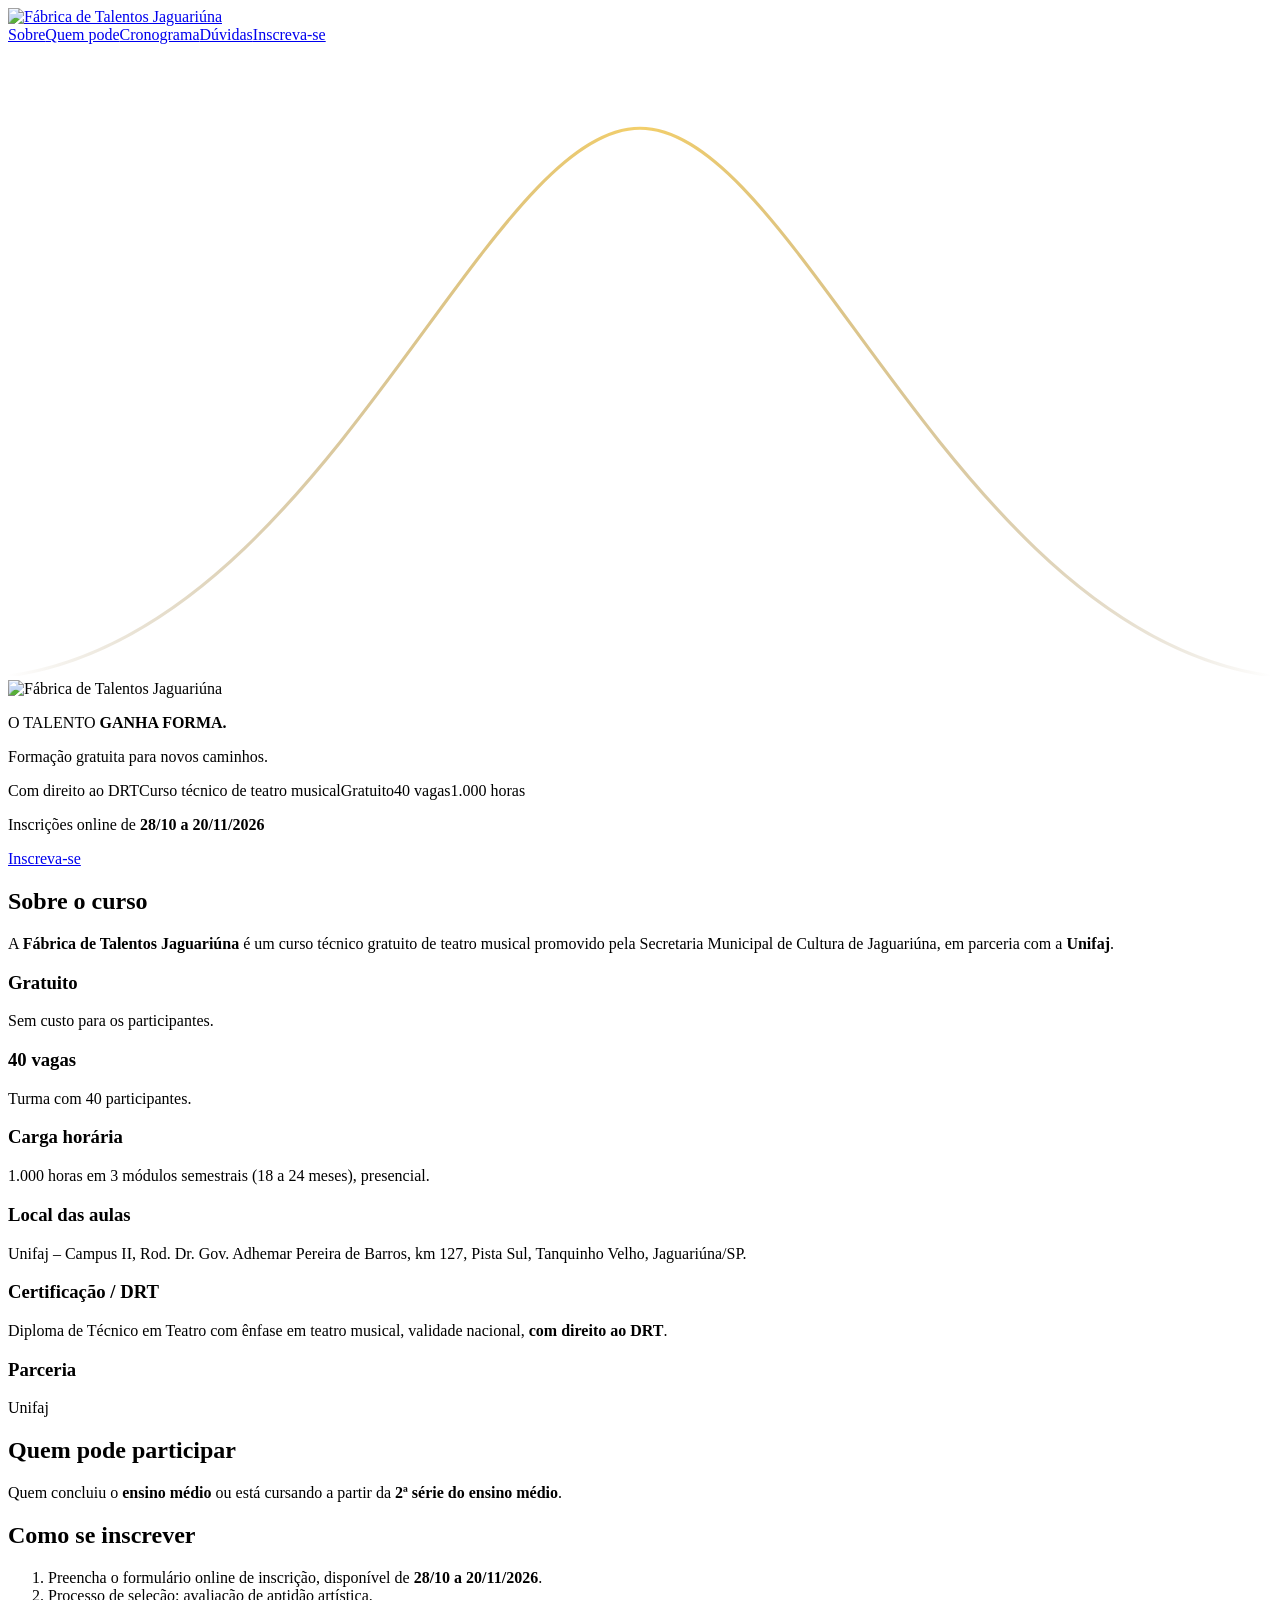
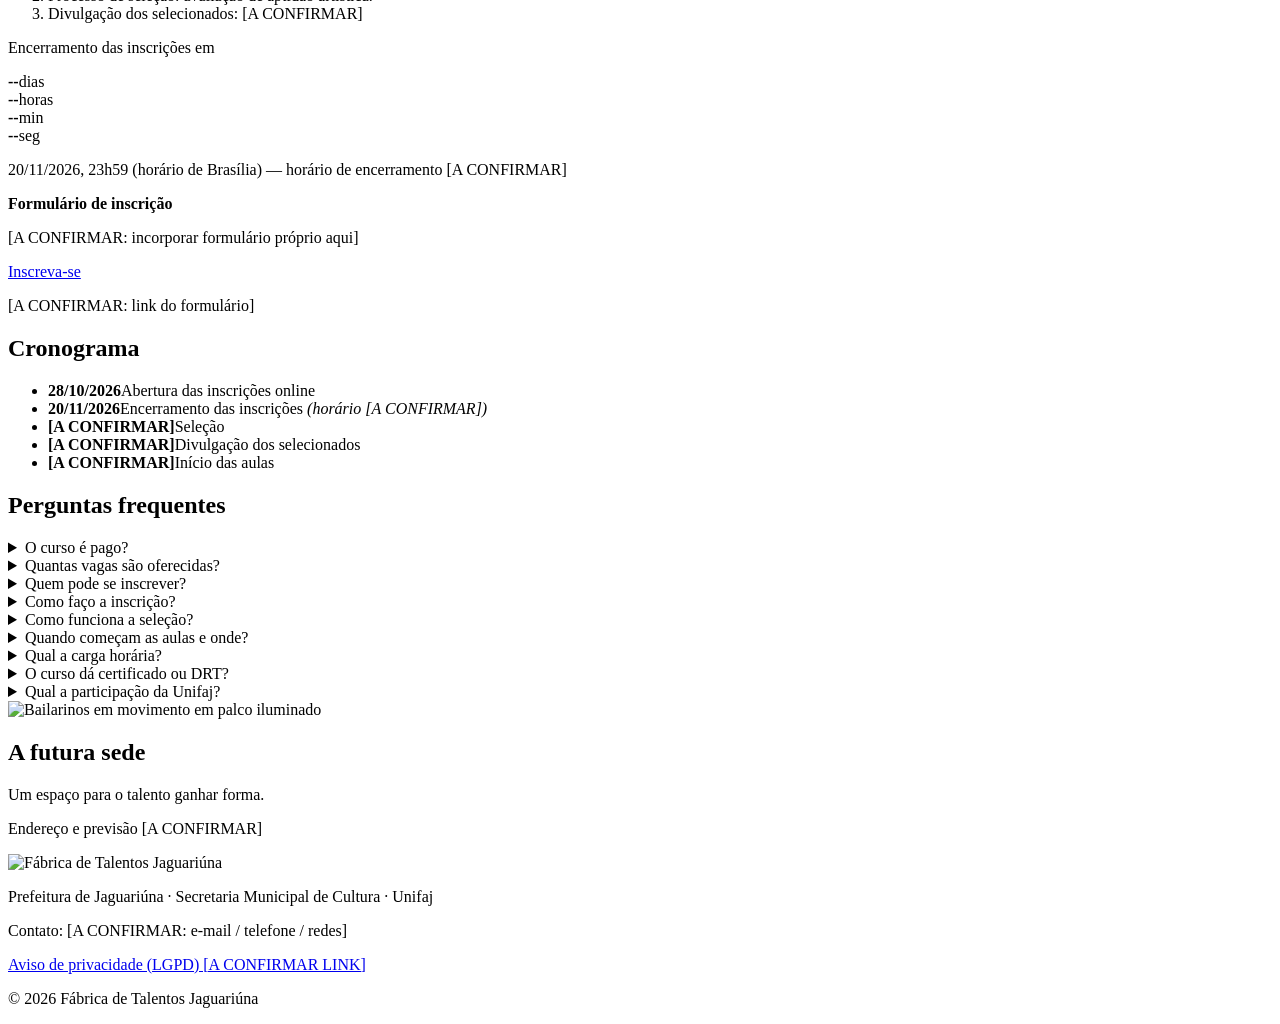
==== index.html @ c4283087 "Add files via upload" ====
<!doctype html>
<html lang="pt-BR">
<head>
<meta charset="utf-8">
<meta name="viewport" content="width=device-width,initial-scale=1">
<title>Fábrica de Talentos Jaguariúna — O talento ganha forma.</title>
<meta name="description" content="Curso técnico gratuito de teatro musical da Secretaria Municipal de Cultura de Jaguariúna em parceria com a Unifaj, com direito ao DRT. Inscrições de 28/10 a 20/11/2026.">
<link rel="preconnect" href="https://fonts.googleapis.com"><link rel="preconnect" href="https://fonts.gstatic.com" crossorigin>
<link href="https://fonts.googleapis.com/css2?family=Montserrat:wght@300;400;600;800&display=swap" rel="stylesheet">
<link rel="stylesheet" href="css/style.css">
</head>
<body>
<header class="top">
  <a href="#inicio" class="brand"><img src="assets/logo-fundo-preto.png" alt="Fábrica de Talentos Jaguariúna" width="120" height="68"></a>
  <nav><a href="#sobre">Sobre</a><a href="#quem">Quem pode</a><a href="#cronograma">Cronograma</a><a href="#faq">Dúvidas</a><a href="#inscricao" class="btn btn-sm">Inscreva-se</a></nav>
</header>

<section id="inicio" class="hero">
  <svg class="arc" viewBox="0 0 1200 600" preserveAspectRatio="none" aria-hidden="true"><path d="M0 600 C 300 560, 450 80, 600 80 S 900 560, 1200 600" fill="none" stroke="url(#g)" stroke-width="3"/><defs><linearGradient id="g"><stop offset="0" stop-color="#7a5a1c" stop-opacity="0"/><stop offset=".5" stop-color="#f3cf6b"/><stop offset="1" stop-color="#7a5a1c" stop-opacity="0"/></linearGradient></defs></svg>
  <img class="hero-logo" src="assets/logo-hero.png" alt="Fábrica de Talentos Jaguariúna">
  <p class="slogan">O TALENTO <strong>GANHA FORMA.</strong></p>
  <p class="lead">Formação gratuita para novos caminhos.</p>
  <p class="badges"><span class="badge-hl">Com direito ao DRT</span><span>Curso técnico de teatro musical</span><span>Gratuito</span><span>40 vagas</span><span>1.000 horas</span></p>
  <p class="dates">Inscrições online de <strong>28/10 a 20/11/2026</strong></p>
  <a href="#inscricao" class="btn">Inscreva-se</a>
</section>

<section id="sobre" class="sec">
  <h2>Sobre o curso</h2>
  <p>A <strong>Fábrica de Talentos Jaguariúna</strong> é um curso técnico gratuito de teatro musical promovido pela Secretaria Municipal de Cultura de Jaguariúna, em parceria com a <strong>Unifaj</strong>.</p>
  <div class="cards">
    <div class="card"><h3>Gratuito</h3><p>Sem custo para os participantes.</p></div>
    <div class="card"><h3>40 vagas</h3><p>Turma com 40 participantes.</p></div>
    <div class="card"><h3>Carga horária</h3><p>1.000 horas em 3 módulos semestrais (18 a 24 meses), presencial.</p></div>
    <div class="card"><h3>Local das aulas</h3><p>Unifaj – Campus II, Rod. Dr. Gov. Adhemar Pereira de Barros, km 127, Pista Sul, Tanquinho Velho, Jaguariúna/SP.</p></div>
    <div class="card card-hl"><h3>Certificação / DRT</h3><p>Diploma de Técnico em Teatro com ênfase em teatro musical, validade nacional, <strong>com direito ao DRT</strong>.</p></div>
    <div class="card"><h3>Parceria</h3><p>Unifaj</p></div>
  </div>
</section>

<section id="quem" class="sec alt">
  <h2>Quem pode participar</h2>
  <p class="big">Quem concluiu o <strong>ensino médio</strong> ou está cursando a partir da <strong>2ª série do ensino médio</strong>.</p>
</section>

<section id="inscricao" class="sec">
  <h2>Como se inscrever</h2>
  <ol class="steps">
    <li>Preencha o formulário online de inscrição, disponível de <strong>28/10 a 20/11/2026</strong>.</li>
    <li>Processo de seleção: avaliação de aptidão artística.</li>
    <li>Divulgação dos selecionados: <span class="ph">[A CONFIRMAR]</span></li>
  </ol>
  <div class="countdown" aria-live="polite">
    <p class="cd-label">Encerramento das inscrições em</p>
    <div class="cd" id="cd"><div><b id="d">--</b><span>dias</span></div><div><b id="h">--</b><span>horas</span></div><div><b id="m">--</b><span>min</span></div><div><b id="s">--</b><span>seg</span></div></div>
    <p class="small">20/11/2026, 23h59 (horário de Brasília) — <span class="ph">horário de encerramento [A CONFIRMAR]</span></p>
  </div>
  <div class="form-embed">
    <p><strong>Formulário de inscrição</strong></p>
    <p class="ph">[A CONFIRMAR: incorporar formulário próprio aqui]</p>
    <!-- <iframe src="URL_DO_FORMULARIO" title="Formulário de inscrição" loading="lazy"></iframe> -->
  </div>
  <p class="center"><a id="cta-form" class="btn" href="#" data-form-url="">Inscreva-se</a></p>
  <p class="center small" id="form-note"><span class="ph">[A CONFIRMAR: link do formulário]</span></p>
</section>

<section id="cronograma" class="sec alt">
  <h2>Cronograma</h2>
  <ul class="timeline">
    <li><b>28/10/2026</b><span>Abertura das inscrições online</span></li>
    <li><b>20/11/2026</b><span>Encerramento das inscrições <em class="ph">(horário [A CONFIRMAR])</em></span></li>
    <li><b class="ph">[A CONFIRMAR]</b><span>Seleção</span></li>
    <li><b class="ph">[A CONFIRMAR]</b><span>Divulgação dos selecionados</span></li>
    <li><b class="ph">[A CONFIRMAR]</b><span>Início das aulas</span></li>
  </ul>
</section>

<section id="faq" class="sec">
  <h2>Perguntas frequentes</h2>
  <details><summary>O curso é pago?</summary><p>Não. A formação é gratuita.</p></details>
  <details><summary>Quantas vagas são oferecidas?</summary><p>40 vagas.</p></details>
  <details><summary>Quem pode se inscrever?</summary><p>Quem concluiu o <strong>ensino médio</strong> ou está cursando a partir da <strong>2ª série do ensino médio</strong>. O diploma técnico é conferido mediante a conclusão do ensino médio.</p></details>
  <details><summary>Como faço a inscrição?</summary><p>Online, de 28/10 a 20/11/2026, pelo formulário próprio desta página.</p></details>
  <details><summary>Como funciona a seleção?</summary><p>Por processo seletivo com avaliação de aptidão artística. É preciso ter disponibilidade para atividades práticas e apresentações, inclusive aos fins de semana.</p></details>
  <details><summary>Quando começam as aulas e onde?</summary><p>Início: <span class="ph">[A CONFIRMAR]</span> · Local: Unifaj – Campus II, Rod. Dr. Gov. Adhemar Pereira de Barros, km 127, Pista Sul, Tanquinho Velho, Jaguariúna/SP.</p></details>
  <details><summary>Qual a carga horária?</summary><p>1.000 horas (210 teóricas e 790 práticas), em 3 módulos semestrais, com duração de 18 a 24 meses.</p></details>
  <details><summary>O curso dá certificado ou DRT?</summary><p>Sim. Ao concluir os 3 módulos e o ensino médio, o aluno recebe o diploma de Técnico em Teatro com ênfase em teatro musical, com validade nacional e <strong>direito ao DRT</strong>. Quem concluir o Módulo 2 sem reprovação recebe certificação intermediária de assistente de direção de espetáculos.</p></details>
  <details><summary>Qual a participação da Unifaj?</summary><p>O curso é realizado em parceria com a Unifaj. <span class="ph">Detalhes [A CONFIRMAR]</span></p></details>
</section>

<section id="sede" class="sede">
  <img src="assets/sede.jpg" alt="Bailarinos em movimento em palco iluminado" width="1024" height="576">
  <div class="sede-txt">
    <h2>A futura sede</h2>
    <p class="big">Um espaço para o talento ganhar forma.</p>
    <p class="ph">Endereço e previsão [A CONFIRMAR]</p>
  </div>
</section>

<!-- FASE FUTURA: Resultados / Selecionados — remover "hidden" quando houver lista oficial.
<section id="resultados" class="sec" hidden>
  <h2>Resultados / Selecionados</h2>
  <p>Lista oficial de selecionados: [A PUBLICAR]</p>
</section>
-->

<footer class="foot">
  <img src="assets/logo-fundo-preto.png" alt="Fábrica de Talentos Jaguariúna" width="180" height="101" loading="lazy">
  <p class="org">Prefeitura de Jaguariúna · Secretaria Municipal de Cultura · Unifaj</p>
  <p>Contato: <span class="ph">[A CONFIRMAR: e-mail / telefone / redes]</span></p>
  <p><a href="#" class="ph">Aviso de privacidade (LGPD) [A CONFIRMAR LINK]</a></p>
  <p class="small">© 2026 Fábrica de Talentos Jaguariúna</p>
</footer>
<script src="js/main.js" defer></script>
</body>
</html>
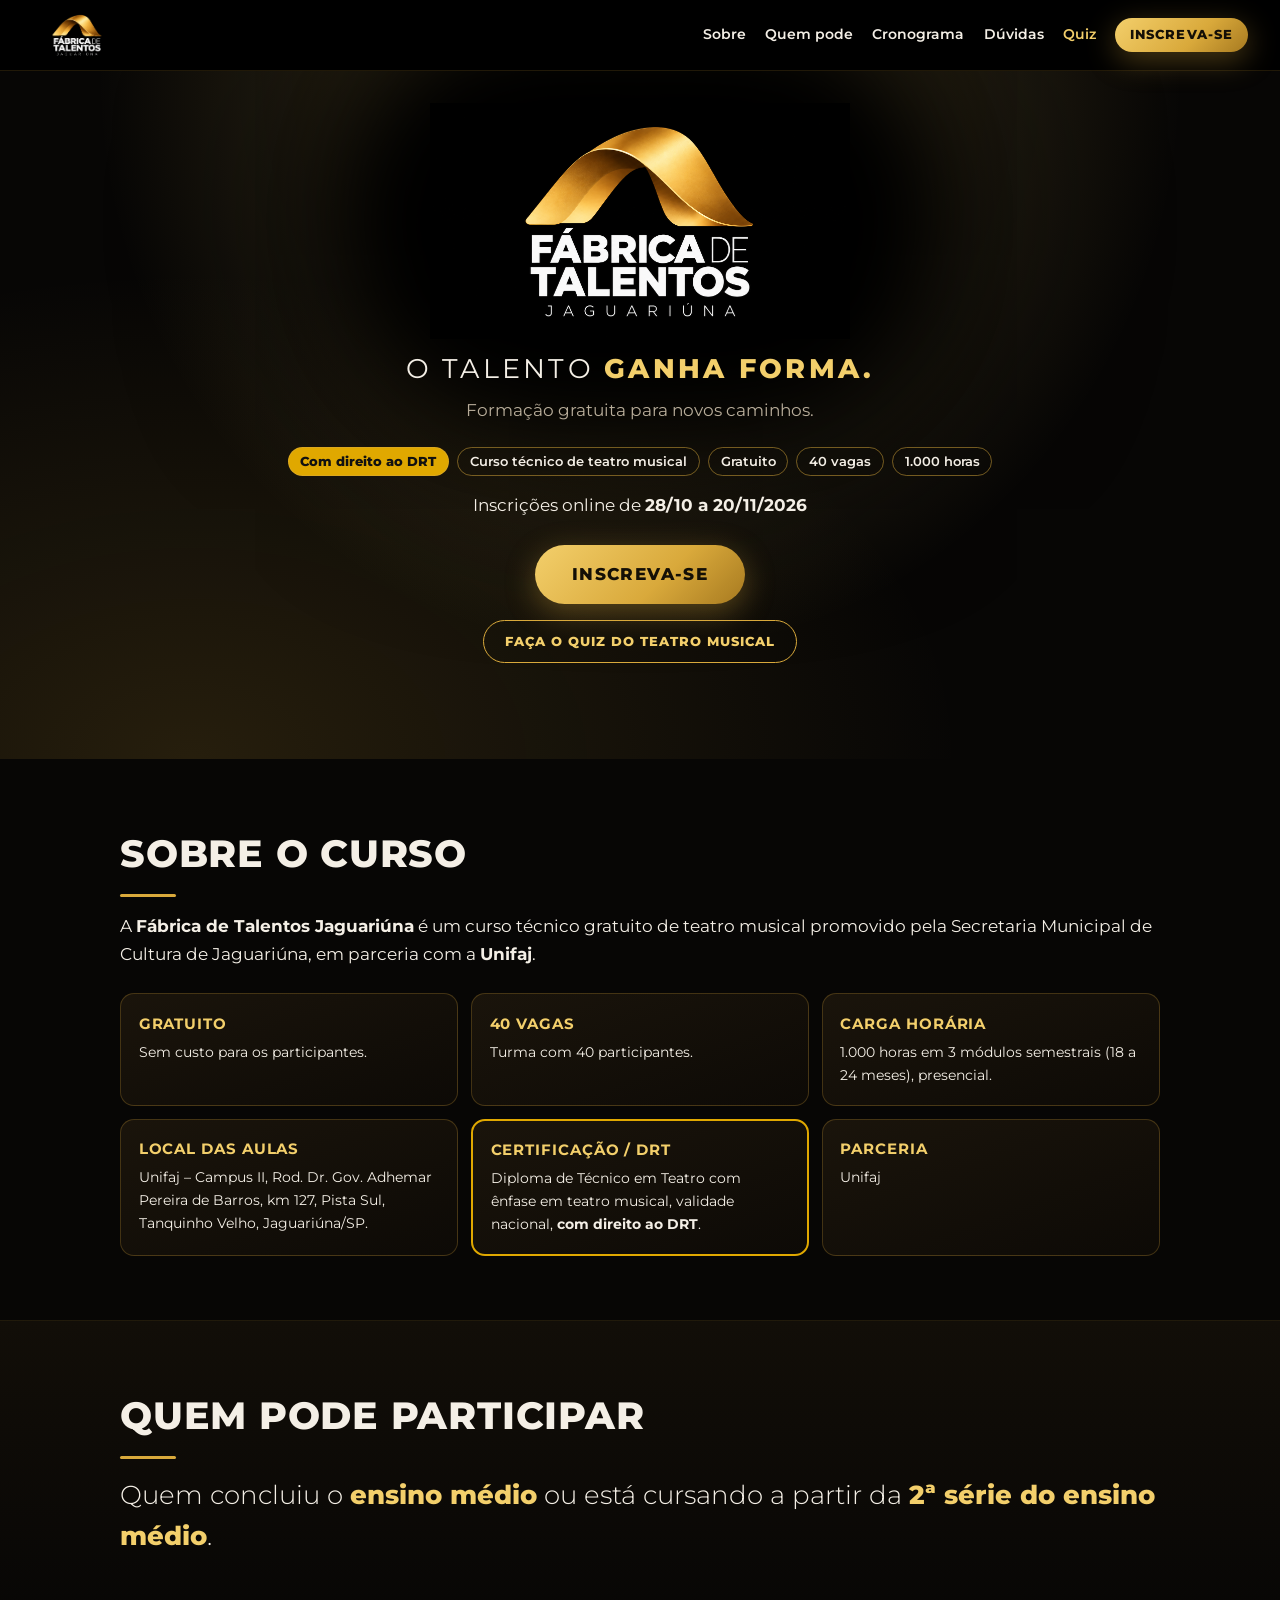
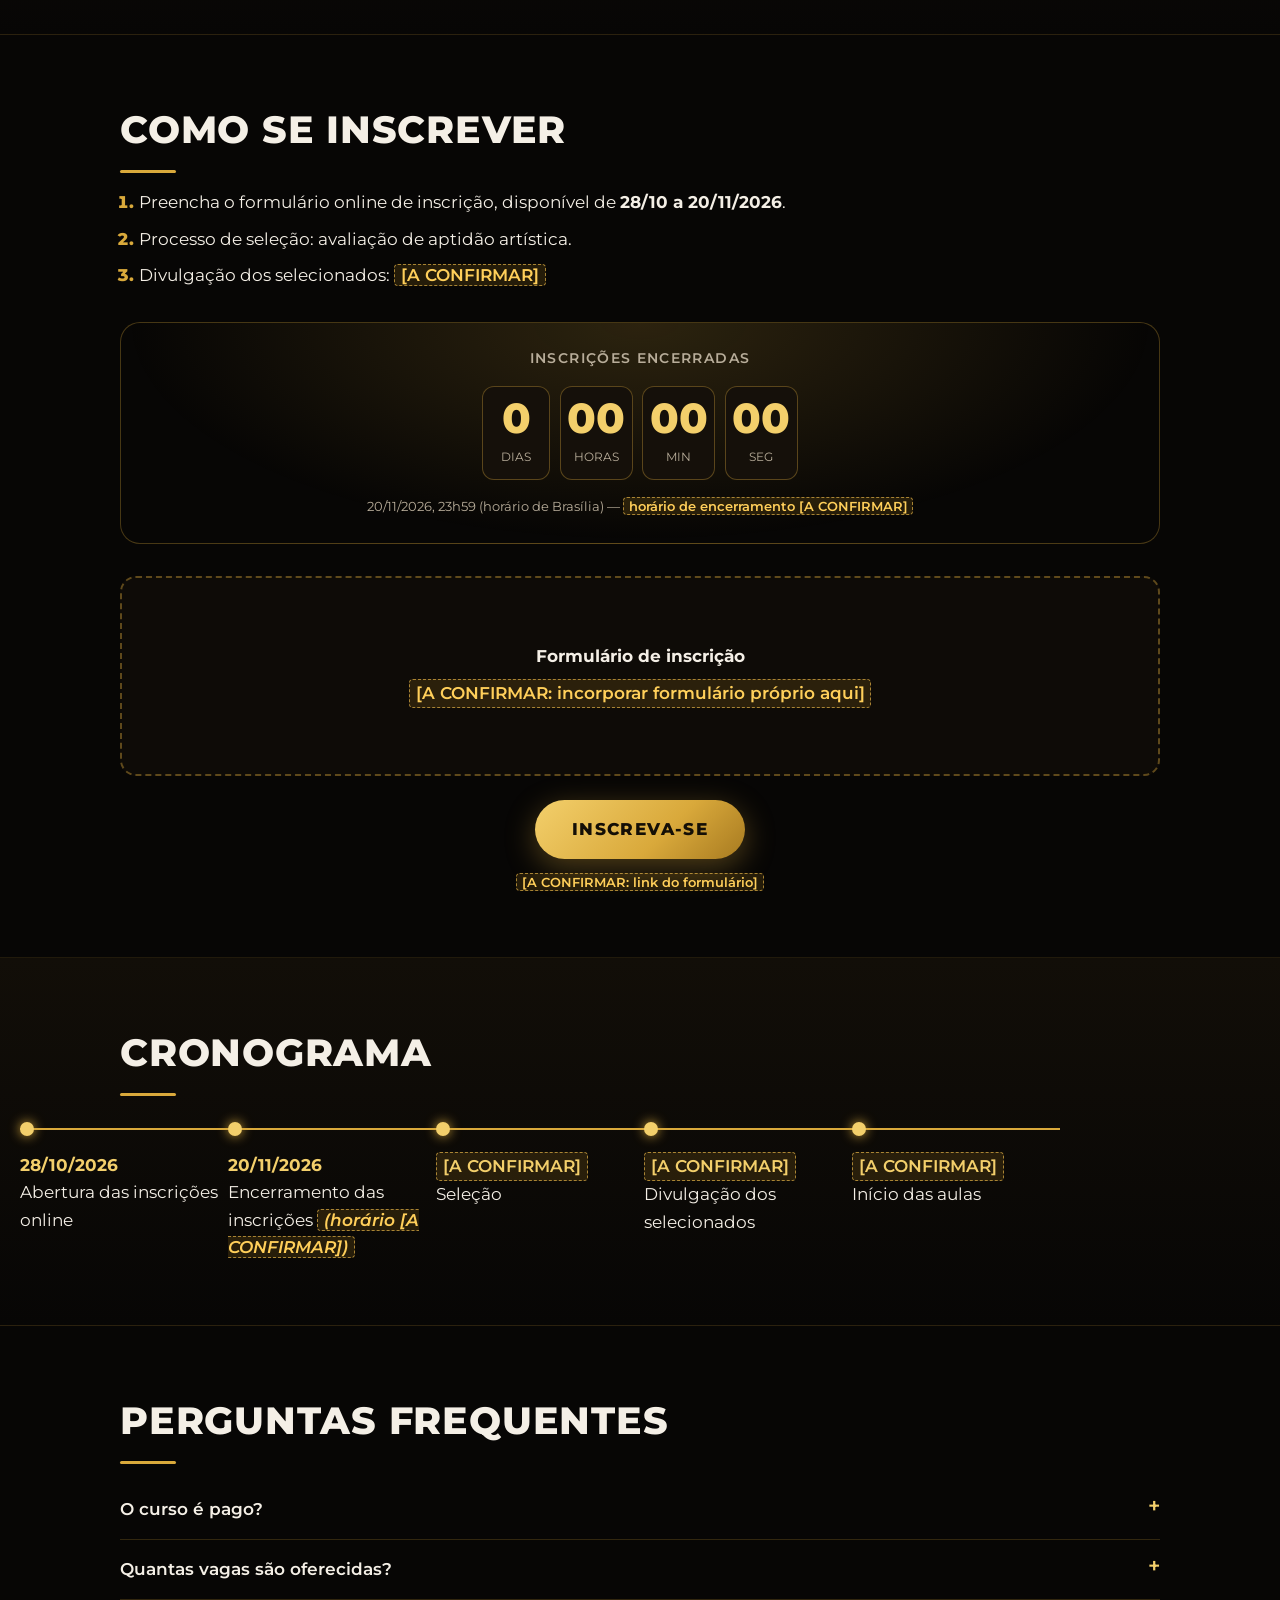
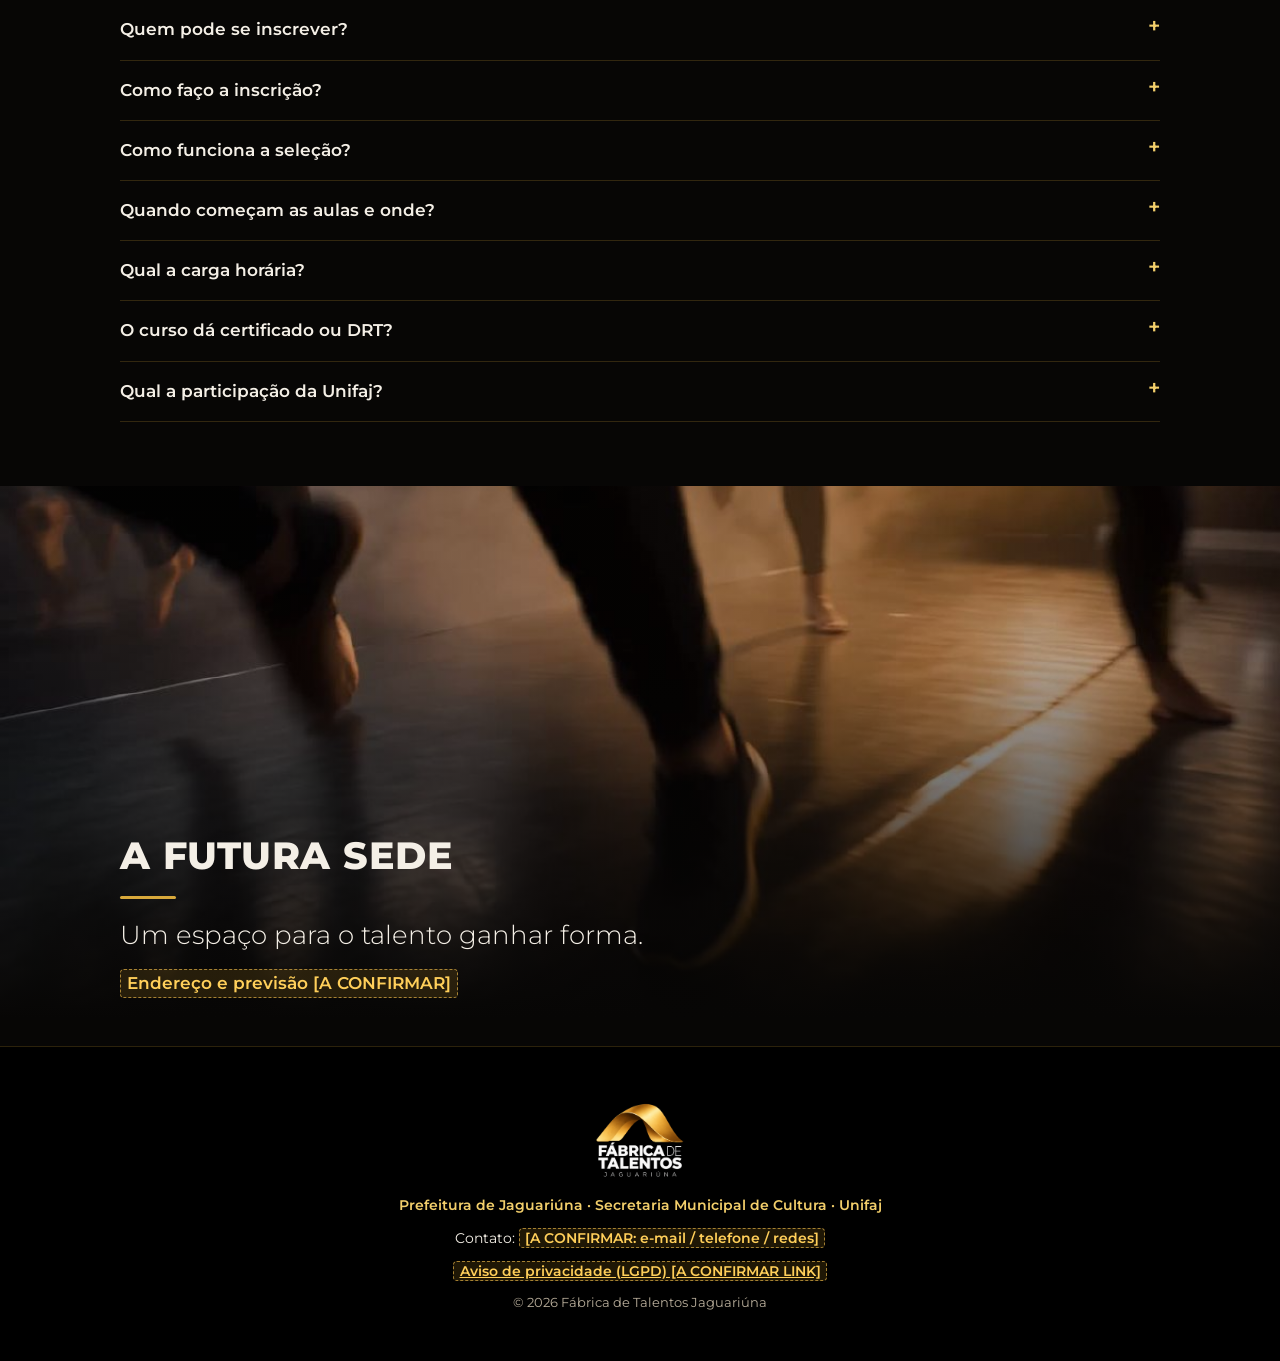
==== commit 17d1f6fd: "Hotsite: logo original, remove arco, link para o Quiz; adiciona /quiz/" ====
--- a/index.html
+++ b/index.html
@@ -12,17 +12,17 @@
 <body>
 <header class="top">
   <a href="#inicio" class="brand"><img src="assets/logo-fundo-preto.png" alt="Fábrica de Talentos Jaguariúna" width="120" height="68"></a>
-  <nav><a href="#sobre">Sobre</a><a href="#quem">Quem pode</a><a href="#cronograma">Cronograma</a><a href="#faq">Dúvidas</a><a href="#inscricao" class="btn btn-sm">Inscreva-se</a></nav>
+  <nav><a href="#sobre">Sobre</a><a href="#quem">Quem pode</a><a href="#cronograma">Cronograma</a><a href="#faq">Dúvidas</a><a href="quiz/" class="nav-quiz">Quiz</a><a href="#inscricao" class="btn btn-sm">Inscreva-se</a></nav>
 </header>
 
 <section id="inicio" class="hero">
-  <svg class="arc" viewBox="0 0 1200 600" preserveAspectRatio="none" aria-hidden="true"><path d="M0 600 C 300 560, 450 80, 600 80 S 900 560, 1200 600" fill="none" stroke="url(#g)" stroke-width="3"/><defs><linearGradient id="g"><stop offset="0" stop-color="#7a5a1c" stop-opacity="0"/><stop offset=".5" stop-color="#f3cf6b"/><stop offset="1" stop-color="#7a5a1c" stop-opacity="0"/></linearGradient></defs></svg>
-  <img class="hero-logo" src="assets/logo-hero.png" alt="Fábrica de Talentos Jaguariúna">
+  <div class="logo-wrap"><img class="hero-logo" src="assets/logo-fundo-preto.png" alt="Fábrica de Talentos Jaguariúna" width="1672" height="941"></div>
   <p class="slogan">O TALENTO <strong>GANHA FORMA.</strong></p>
   <p class="lead">Formação gratuita para novos caminhos.</p>
   <p class="badges"><span class="badge-hl">Com direito ao DRT</span><span>Curso técnico de teatro musical</span><span>Gratuito</span><span>40 vagas</span><span>1.000 horas</span></p>
   <p class="dates">Inscrições online de <strong>28/10 a 20/11/2026</strong></p>
   <a href="#inscricao" class="btn">Inscreva-se</a>
+  <p class="quiz-cta"><a href="quiz/" class="btn btn-ghost">Faça o Quiz do Teatro Musical</a></p>
 </section>
 
 <section id="sobre" class="sec">
--- a/css/style.css
+++ b/css/style.css
@@ -0,0 +1,84 @@
+:root{--bg:#070605;--bg2:#120e08;--gold:#d9a93b;--gold2:#f3cf6b;--tx:#f4efe6;--mut:#b8ad9a}
+*{box-sizing:border-box;margin:0}
+html{scroll-behavior:smooth}
+body{background:var(--bg);color:var(--tx);font:400 17px/1.6 Montserrat,system-ui,sans-serif}
+img{max-width:100%;height:auto;display:block}
+a{color:var(--gold2)}
+h2{font-weight:800;font-size:clamp(1.6rem,5vw,2.4rem);letter-spacing:.02em;text-transform:uppercase;margin-bottom:1rem}
+h2::after{content:"";display:block;width:56px;height:3px;background:var(--gold);margin-top:.6rem;border-radius:2px}
+.ph{color:#ffcf5a;background:rgba(255,190,40,.12);border:1px dashed rgba(255,200,80,.6);border-radius:4px;padding:0 .35em;font-weight:600}
+.btn{display:inline-block;background:linear-gradient(135deg,var(--gold2),var(--gold) 60%,#a77a20);color:#140f06;font-weight:800;text-transform:uppercase;letter-spacing:.08em;padding:.95em 2.2em;border-radius:999px;text-decoration:none;box-shadow:0 8px 30px rgba(217,169,59,.35);transition:transform .2s}
+.btn:hover{transform:translateY(-2px)}
+.btn-sm{padding:.5em 1.2em;font-size:.8rem}
+.top{position:sticky;top:0;z-index:10;display:flex;align-items:center;justify-content:space-between;padding:.5rem 1rem;background:rgba(7,6,5,.85);backdrop-filter:blur(8px);border-bottom:1px solid rgba(217,169,59,.15)}
+.brand img{width:90px}
+.top nav{display:flex;gap:1.2rem;align-items:center}
+.top nav a:not(.btn){display:none;color:var(--tx);text-decoration:none;font-size:.85rem;font-weight:600}
+.hero{position:relative;overflow:hidden;text-align:center;padding:3rem 1.25rem 4rem;background:radial-gradient(ellipse at 50% 0%,rgba(243,207,107,.28),transparent 60%),radial-gradient(ellipse at 15% 100%,rgba(217,169,59,.15),transparent 50%),var(--bg)}
+.arc{position:absolute;inset:auto 0 0 0;width:100%;height:70%;opacity:.5;pointer-events:none}
+.hero>*{position:relative}
+.hero-logo{width:min(560px,100%);margin:0 auto}
+.slogan{font-size:clamp(1.1rem,4.5vw,1.7rem);letter-spacing:.12em;margin-top:.5rem}
+.slogan strong{color:var(--gold2);font-weight:800}
+.lead{color:var(--mut);margin:.4rem 0 1.4rem}
+.badges{display:flex;flex-wrap:wrap;justify-content:center;gap:.5rem;margin-bottom:1rem}
+.badges span{border:1px solid rgba(217,169,59,.5);border-radius:999px;padding:.25em .9em;font-size:.82rem;font-weight:600}
+.dates{margin-bottom:1.6rem}
+.sec{padding:4rem 1.25rem;max-width:1080px;margin:0 auto}
+.alt{max-width:none;background:linear-gradient(180deg,var(--bg2),var(--bg));border-top:1px solid rgba(217,169,59,.12);border-bottom:1px solid rgba(217,169,59,.12)}
+.alt>*{max-width:1040px;margin-left:auto;margin-right:auto}
+.big{font-size:clamp(1.2rem,4vw,1.6rem);font-weight:300;margin-bottom:.8rem}
+.big strong{color:var(--gold2);font-weight:800}
+.cards{display:grid;grid-template-columns:1fr 1fr;gap:.8rem;margin-top:1.6rem}
+.card{background:linear-gradient(160deg,#1a140b,#0d0a06);border:1px solid rgba(217,169,59,.25);border-radius:14px;padding:1.1rem}
+.card h3{color:var(--gold2);font-size:.95rem;text-transform:uppercase;letter-spacing:.06em;margin-bottom:.3rem}
+.card p{font-size:.9rem}
+.steps{padding-left:1.2rem;display:grid;gap:.6rem;margin-bottom:2rem}
+.steps li::marker{color:var(--gold);font-weight:800}
+.countdown{text-align:center;border:1px solid rgba(217,169,59,.3);border-radius:20px;padding:1.6rem 1rem;background:radial-gradient(ellipse at 50% 0,rgba(217,169,59,.18),transparent 70%)}
+.cd-label{text-transform:uppercase;letter-spacing:.1em;font-weight:600;font-size:.85rem;color:var(--mut)}
+.cd{display:flex;justify-content:center;gap:.6rem;margin:1rem 0}
+.cd div{min-width:68px;padding:.6rem .4rem;border-radius:12px;background:#15100a;border:1px solid rgba(217,169,59,.35)}
+.cd b{display:block;font-size:clamp(1.6rem,7vw,2.6rem);font-weight:800;color:var(--gold2);line-height:1.1}
+.cd span{font-size:.72rem;text-transform:uppercase;color:var(--mut)}
+.small{font-size:.82rem;color:var(--mut)}
+.form-embed{margin:2rem 0 1.5rem;min-height:200px;border:2px dashed rgba(217,169,59,.4);border-radius:16px;display:flex;flex-direction:column;align-items:center;justify-content:center;gap:.5rem;text-align:center;padding:1.5rem;background:#0e0b07}
+.form-embed iframe{width:100%;min-height:900px;border:0}
+.center{text-align:center;margin-top:.8rem}
+.timeline{list-style:none;padding:0;border-left:2px solid var(--gold);margin-left:.4rem}
+.timeline li{position:relative;padding:0 0 1.4rem 1.4rem;display:flex;flex-direction:column}
+.timeline li::before{content:"";position:absolute;left:-8px;top:.4em;width:14px;height:14px;border-radius:50%;background:var(--gold2);box-shadow:0 0 12px var(--gold)}
+.timeline b{color:var(--gold2);align-self:flex-start}
+details{border-bottom:1px solid rgba(217,169,59,.2);padding:1rem 0}
+summary{cursor:pointer;font-weight:600;list-style:none;display:flex;justify-content:space-between;gap:1rem}
+summary::after{content:"+";color:var(--gold2);font-size:1.3rem;line-height:1}
+details[open] summary::after{content:"–"}
+details p{margin-top:.6rem;color:var(--mut)}
+.sede{position:relative;min-height:420px;display:flex;align-items:flex-end;overflow:hidden}
+.sede img{position:absolute;inset:0;width:100%;height:100%;object-fit:cover}
+.sede::after{content:"";position:absolute;inset:0;background:linear-gradient(0deg,var(--bg) 5%,rgba(7,6,5,.3) 70%)}
+.sede-txt{position:relative;z-index:1;padding:3rem 1.25rem;max-width:1080px;margin:0 auto;width:100%}
+.foot{text-align:center;padding:3rem 1.25rem;border-top:1px solid rgba(217,169,59,.2);display:grid;gap:.6rem;justify-items:center;font-size:.9rem}
+.foot img{width:160px}
+.org{font-weight:600;color:var(--gold2)}
+@media(min-width:800px){
+  .top{padding:.6rem 2rem}.top nav a:not(.btn){display:inline}
+  .hero{padding:4rem 2rem 6rem}
+  .cards{grid-template-columns:repeat(3,1fr)}
+  .timeline{border-left:0;border-top:2px solid var(--gold);display:grid;grid-template-columns:repeat(5,1fr);margin:2rem 0 0}
+  .timeline li{padding:1.4rem .6rem 0 0}.timeline li::before{left:0;top:-8px}
+  .sede{min-height:560px}
+}
+.hero-logo,.foot img,.brand img{mix-blend-mode:lighten}
+p.ph,b.ph{display:inline-block;width:auto}
+.hero{padding-top:2rem}
+.arc{height:55%}
+.hero-logo{width:min(420px,80%)}
+.prop{display:block;margin-top:.3em;font-size:.85em;font-style:italic;color:#e0a800}
+.badges .badge-hl{background:#e0a800;color:#111;font-weight:800}
+.card-hl{border:2px solid #e0a800}
+
+.arc{display:none}.hero-logo,.foot img,.brand img{mix-blend-mode:normal;filter:none}.brand,.top{background-color:#000}.logo-wrap{width:min(420px,80%);margin:0 auto;background:#000;box-shadow:0 0 50px 40px #000;border-radius:50px}.logo-wrap .hero-logo{width:100%}.foot{background-color:#000}
+.logo-wrap{box-shadow:0 0 80px 70px #000,0 0 180px 120px #000c;border-radius:120px}
+
+.top nav a.nav-quiz{display:inline;color:var(--gold2)}.quiz-cta{margin-top:1rem}.btn-ghost{background:transparent;color:var(--gold2);border:1px solid var(--gold);box-shadow:none;padding:.8em 1.6em;font-size:.8rem}.btn-ghost:hover{background:rgba(217,169,59,.12)}
